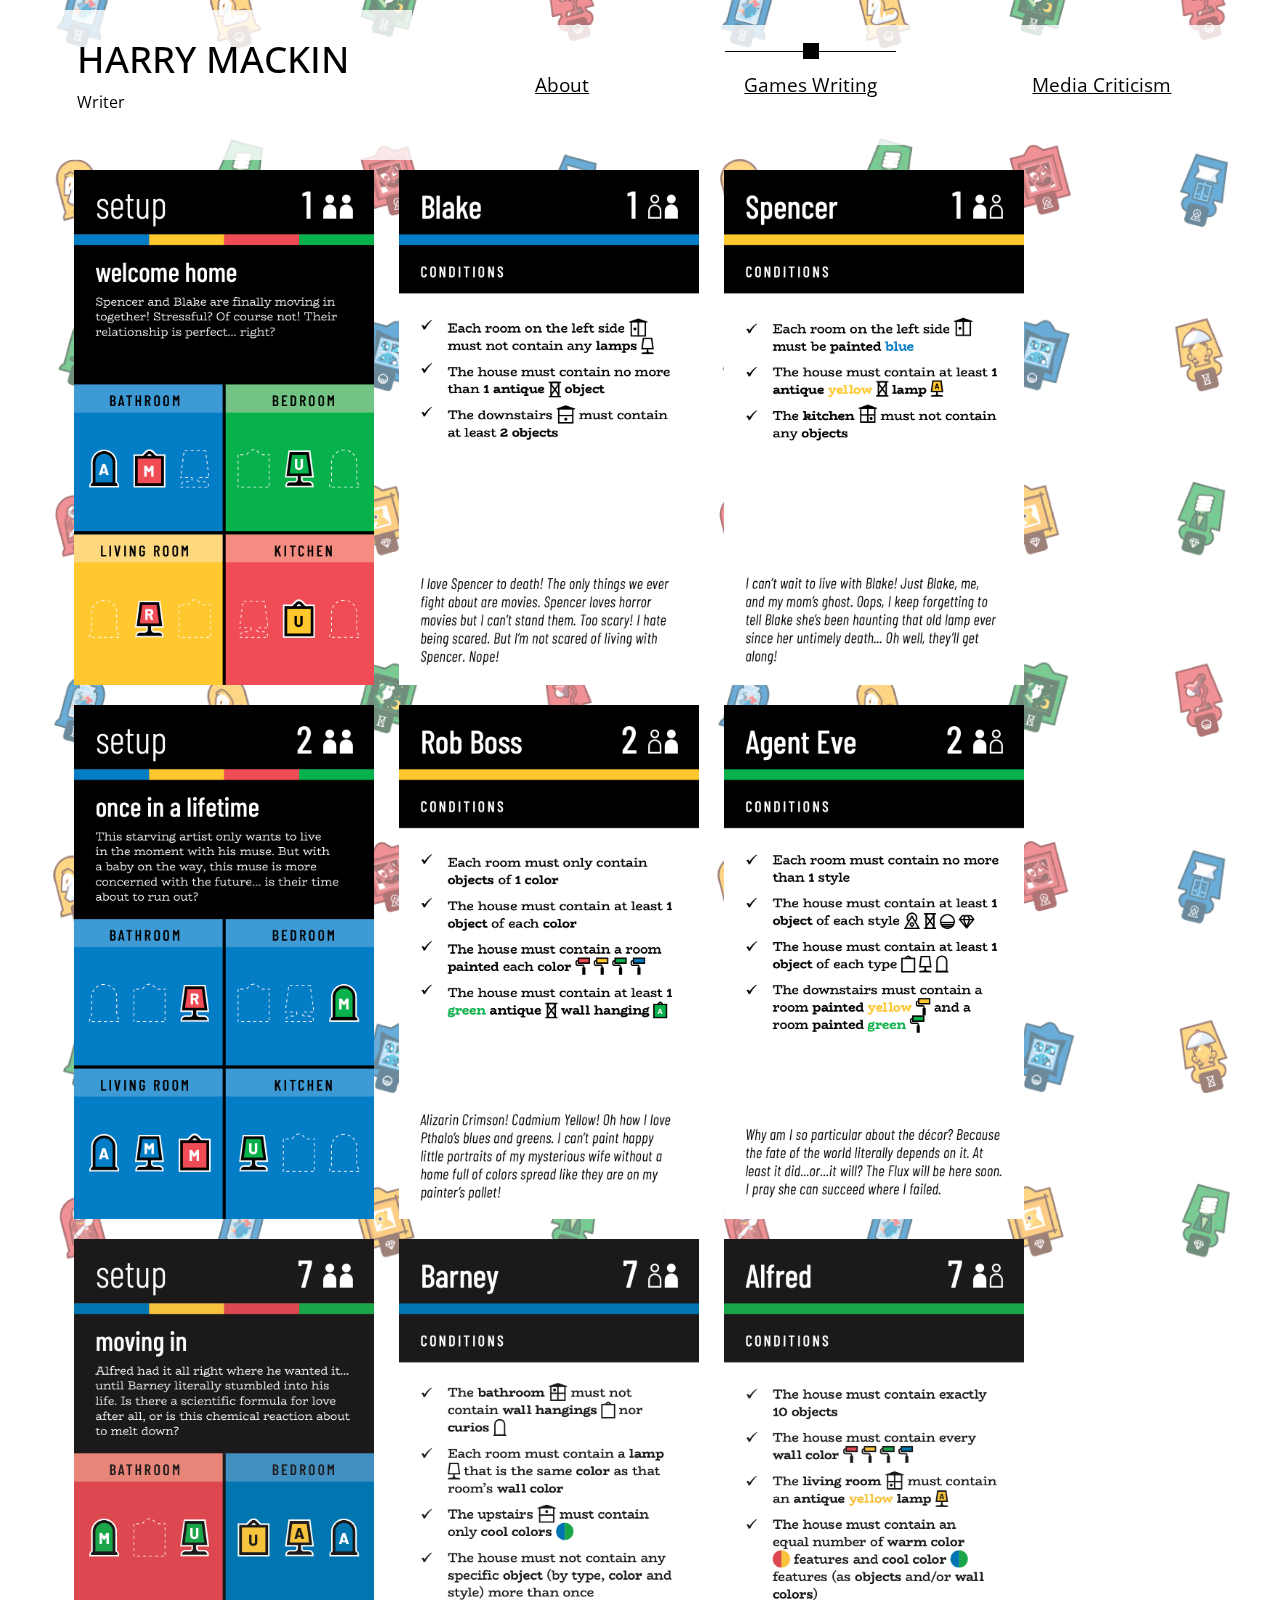
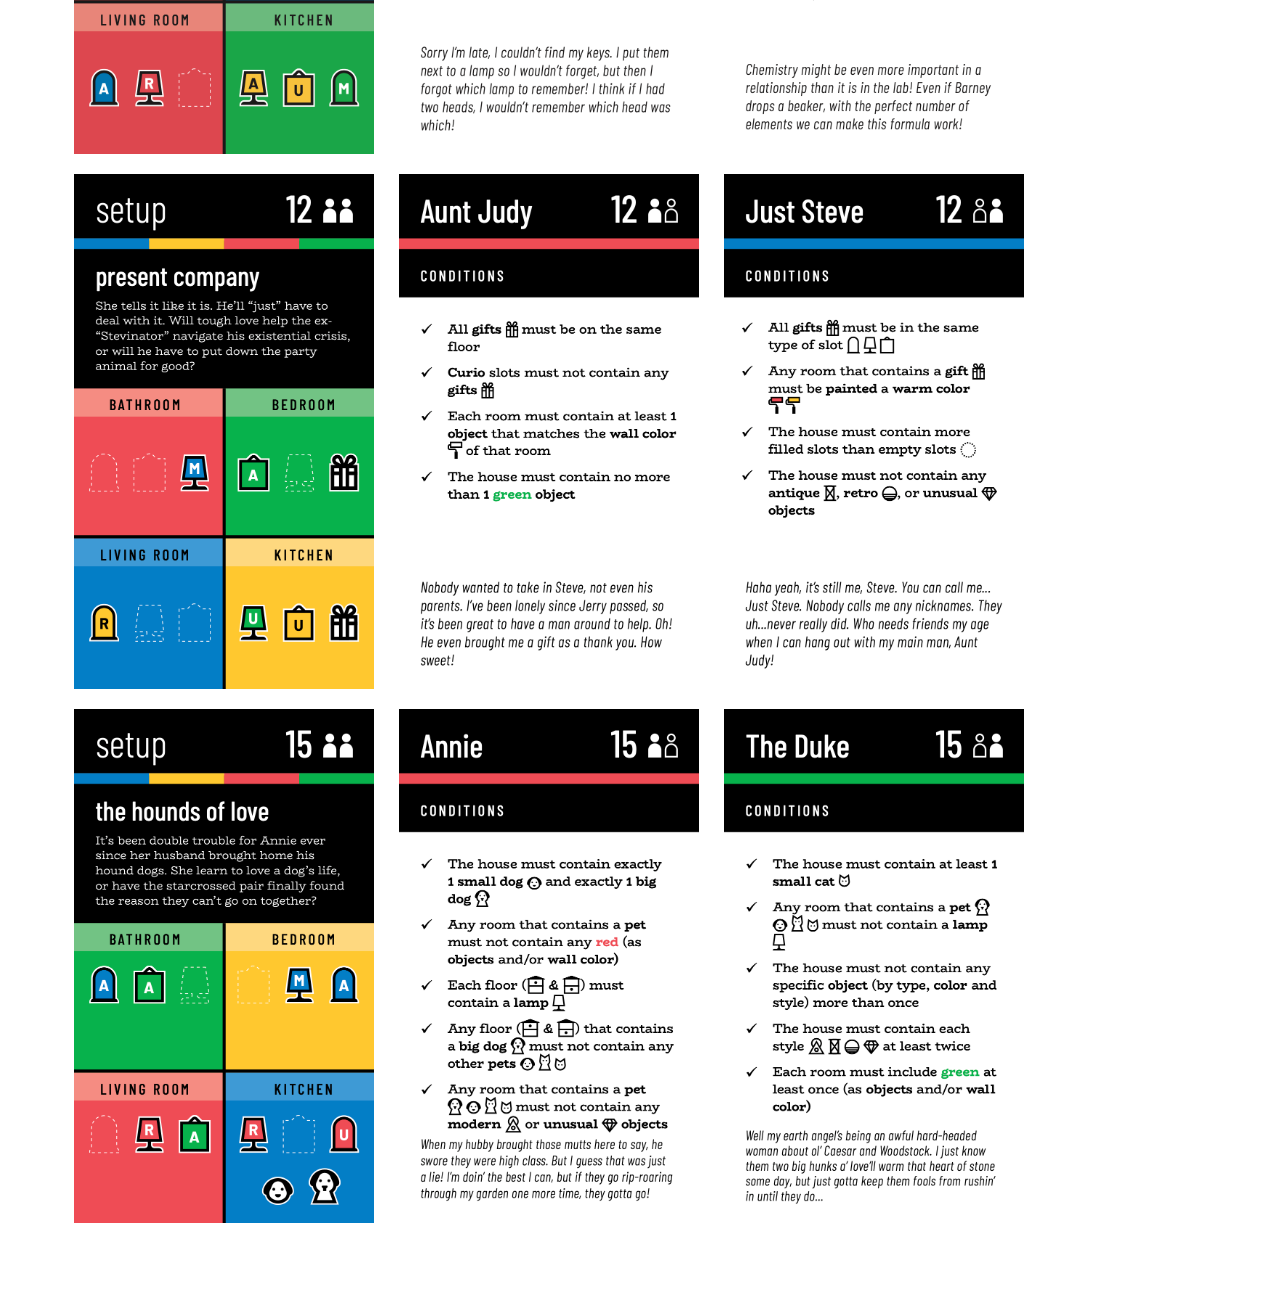
==== DecorumCards.html @ c136a3e6 "writing samples" ====
<!DOCTYPE html>
<html lang="en">
  <head>
    <link href="favicon.ico" rel="shortcut icon" type="image/x-icon" />
    <meta charset="UTF-8" />
    <meta name="viewport" content="width=device-width, initial-scale=1.0" />
    <meta http-equiv="X-UA-Compatible" content="ie=edge" />
    <title>Harry Mackin</title>

    <link rel="stylesheet" href="https://fonts.googleapis.com/css?family=Open+Sans:400,600" />
    <link rel="stylesheet" href="css/all.min.css" />
    <link rel="stylesheet" href="css/bootstrap.min.css" />
    <link rel="stylesheet" href="css/templatemo-style.css" />
<!--
Parallo Template
https://templatemo.com/tm-534-parallo
-->
  </head>
  <body>
    <div class="parallax-window" data-parallax="scroll" data-image-src="img/bg-01.png">
      <div class="container-fluid">
        <div class="row tm-brand-row">
          <div class="col-lg-4 col-11">
            <div class="tm-brand-container tm-bg-white-transparent">
              <div class="tm-brand-texts">
                <h1 class="text-uppercase tm-brand-name">Harry Mackin</h1>
                <p class="small">Writer</p>
              </div>
            </div>
          </div>
          <div class="col-lg-8 col-1">
            <div class="tm-nav">
              <nav class="navbar navbar-expand-lg navbar-light tm-bg-white-transparent tm-navbar">
                <button class="navbar-toggler" type="button"
                  data-toggle="collapse" data-target="#navbarNav"
                  aria-controls="navbarNav" aria-expanded="false" aria-label="Toggle navigation">
                  <span class="navbar-toggler-icon"></span>
                </button>
                <div class="collapse navbar-collapse" id="navbarNav">
                  <ul class="navbar-nav">
                    <li class="nav-item">
                      <div class="tm-nav-link-highlight"></div>
                      <a class="nav-link" href="index.html">About</a>
                    </li>
                    <li class="nav-item active">
                      <div class="tm-nav-link-highlight"></div>
                      <div class="tm-nav-link-highlight"></div>
                      <a class="nav-link" href="MyGames.html">Games Writing<span class="sr-only">(current)</span></a>
                    </li>
                    <li class="nav-item">
                      <a class="nav-link" href="MediaCriticism.html">Media Criticism</a>
                    </li>
                  </ul>
                </div>
              </nav>
            </div>
          </div>
        </div>
      </div>
       <!-- Call to Action -->
        <section class="row" id="tmServices">
          <div class="col-12">
                  
          <section class="gallery" id="tmAbout">
            <img src="Writing Samples/DecorumCards/1-Setup.png">
            <img src="Writing Samples/DecorumCards/1-Blake.png">
            <img src="Writing Samples/DecorumCards/1-Spencer.png">
            <img src="Writing Samples/DecorumCards/2-Setup.png">
            <img src="Writing Samples/DecorumCards/2-RobBoss.png">
            <img src="Writing Samples/DecorumCards/2-AgentEve.png">
            <img src="Writing Samples/DecorumCards/7-Setup.png">
            <img src="Writing Samples/DecorumCards/7-Barney.png">
            <img src="Writing Samples/DecorumCards/7-Alfred.png">
            <img src="Writing Samples/DecorumCards/12-Setup.png">
            <img src="Writing Samples/DecorumCards/12-AuntJudy.png">
            <img src="Writing Samples/DecorumCards/12-JustSteve.png">
            <img src="Writing Samples/DecorumCards/15-Setup.png">
            <img src="Writing Samples/DecorumCards/15-Annie.png">
            <img src="Writing Samples/DecorumCards/15-TheDuke.png">
          </section>

          </div>

    <script src="js/jquery.min.js"></script>
    <script src="js/parallax.min.js"></script>
    <script src="js/bootstrap.min.js"></script>
    <script src="slick/slick.min.js"></script>
    <script>
        $(function(){
            $('.tabgroup > div').hide();
            $('.tabgroup > div:first-of-type').show();  
            $('.tabs a').click(function(e){
              e.preventDefault();
              var $this = $(this),
                  tabgroup = '#'+$this.parents('.tabs').data('tabgroup'),
                  others = $this.closest('li').siblings().children('a'),
                  target = $this.attr('href');
              others.removeClass('active');
              $this.addClass('active');
              $(tabgroup).children('div').hide();
              $(target).show();

              // Scroll to tab content (for mobile)
              if($(window).width() < 992) {
                  $('html, body').animate({
                      scrollTop: $("#first-tab-group").offset().top
                  }, 200);    
              }              
            })

            $('.tm-carousel').slick({
                dots: true,
                  infinite: false,
                  arrows: false,
                  speed: 300,
                  slidesToShow: 3,
                  slidesToScroll: 2,
                  responsive: [
                    {
                      breakpoint: 1024,
                      settings: {
                          arrows: false,
                        slidesToShow: 2,
                        slidesToScroll: 1,
                        infinite: true,
                        dots: true
                      }
                    },
                    {
                      breakpoint: 600,
                      settings: {
                          arrows: false,
                        slidesToShow: 1,
                        slidesToScroll: 1
                      }
                    },
                    {
                      breakpoint: 480,
                      settings: {
                          arrows: false,
                        slidesToShow: 1,
                        slidesToScroll: 1
                      }
                    }
                    // You can unslick at a given breakpoint now by adding:
                    // settings: "unslick"
                    // instead of a settings object
                  ]
            });  
        });
        
    </script>
  </body>
</html>
---- css/templatemo-style.css ----
/*

Parallo Template

https://templatemo.com/tm-534-parallo

COLOR CODE
Dark Brown: #333333
Green: #006666
Light Blue: #0099CC
Blue: #039bcd
nav link color: #666768

Page 1 Image 1x1 size 400px
3 boxes spacing 60px
Logo size: 400x200
840x120

Home section width: 420

*/

html {
  scroll-behavior: smooth;
}

body {
  font-family: "Open Sans", Arial, Helvetica, sans-serif;
  font-size: 18px;
  font-weight: 400;
  color: #6b6b6b;
  overflow-x: hidden;
}

a,
button {
  transition: all 0.3s ease;
}

a:hover {
  text-decoration: none;
}

.container-fluid {
  max-width: 1310px;
}

.small,
small {
  font-size: 90%;
}

.parallax-window {
  min-height: 500px;
  background: transparent;
}

.tm-bg-white-transparent {
  background-color: rgba(255, 255, 255, 0.791);
}

.tm-brand-row {
  align-items: center;
  padding-top: 10px;
  padding-bottom: 0px;
  color: #000000;
}

.tm-brand-container {
  max-width: 400px;
  height: 150px;
  display: flex;
  align-items: center;
  justify-content: center;
  color: #000000;
}

.tm-brand-icon {
  width: 79px;
  height: 77px;
  display: flex;
  align-items: center;
  justify-content: center;
  background-color: #333436;
  color: white;
  border-radius: 50%;
  margin-right: 25px;
}

.tm-brand-name {
  font-size: 2.3rem;
  color: #000000;
}

/* Nav */
.tm-navbar {/*   padding: 19px 63px; */max-width: 840px;min-height: 120px;justify-content:;}

.tm-navbar .navbar-nav {
  width: 100%;
  display: flex;
  align-items: center;
  justify-content: space-around;
}


.navbar-expand-lg .navbar-nav .nav-link {
  padding: 19px;
}

.navbar-light .navbar-nav .nav-link,
.navbar-light .navbar-nav .active > .nav-link,
.navbar-light .navbar-nav .nav-link.active,
.navbar-light .navbar-nav .nav-link.show,
.navbar-light .navbar-nav .show > .nav-link {
  color: #000000;
}

.navbar-light .navbar-nav .nav-item.green-highlight.active > .nav-link, 
.navbar-light .navbar-nav .nav-item.green-highlight .nav-link.active, 
.navbar-light .navbar-nav .nav-item.green-highlight .nav-link.show, 
.navbar-light .navbar-nav .nav-item.green-highlight .show > .nav-link {
  color: #000000;
}

.nav-item {
  position: relative;  
}

.nav-link {
  font-size: 1.2rem;
  text-decoration:underline
}

.nav-item .tm-nav-link-highlight {
  visibility: hidden;
}

.nav-item:hover .tm-nav-link-highlight,
.nav-item.active .tm-nav-link-highlight {
  visibility: visible;
}

.nav-item .nav-link {
  border-top: 1px solid transparent;
}

.nav-item.active .nav-link,
.nav-item:hover .nav-link {
  border-top-color: #000000;
}

.tm-nav-link-highlight {
  width: 16px;
  height: 16px;
  background-color: #000000;
  position: absolute;
  top: -8px;
  left: calc(50% - 8px);
}

.nav-item.active.green-highlight .nav-link,
.nav-item.green-highlight:hover .nav-link {
  border-top-color: #006868;
}

.nav-item.active.green-highlight
.tm-nav-link-highlight {
  background-color: #006868;
}

/* Home */
#tmHome {
  padding-top: 30px;
  padding-bottom: 68px;
}

.tm-home-left {
  max-width: 420px;
  width: 100%;
  margin-right: 185px;
}

.tm-home-container {
  display: flex;
  align-items: center;
  justify-content: center;
}

.tm-slogan {
  font-size: 1.4rem;
  margin-bottom: 30px;
}

.tm-home-hr {
  border-top-color: white;
  margin-bottom: 30px;
}

.tm-home-title {
  font-size: 3.5rem;
  margin-bottom: 40px;
}

.tm-home-text {
  margin-bottom: 47px;
}

.btn {
  border-radius: 0;
  padding: 13px 40px;
  font-size: 1.3rem;
}

.btn-primary {
  background-color: white;
  border: 0;  
  color: #000000;
}

.btn-primary:hover,
.btn-primary:focus,
.btn-primary:active,
.btn-primary:not(:disabled):not(.disabled).active, 
.btn-primary:not(:disabled):not(.disabled):active, 
.show>.btn-primary.dropdown-toggle {
  background-color: #000000;
  outline: none;
  border: none;
}

/* Features section */
#tmFeatures {
  padding-top: 68px;
  padding-bottom: 60px;
  max-width: 1260px;
  margin-left: auto;
  margin-right: auto;
}

.tm-feature-box {
  max-width: 360px;
  min-height: 300px;
  border-radius: 10px;
  text-align: center;
  padding: 40px 50px;
  margin-left: auto;
  margin-right: auto;
}

.tm-feature-name {
  color: black;
  margin-bottom: 50px;
}

.tm-feature-icon-container {
  width: 110px;
  height: 110px;
  border: 1px solid #3E3F40;
  border-radius: 50%;  
  display: flex;
  align-items: center;
  justify-content: center; 
  margin-left: auto;
  margin-right: auto;
  margin-bottom: 60px;
}

/* Call to Action section */
#tmCallToAction {
  padding-top: 20px;
  padding-bottom: 20px;
}

.tm-bg-white {
  background-color: white;
}

.tm-call-to-action-col {
  display: flex;
  align-items: center;
  max-width: 1230px;
  margin-left: auto;
  margin-right: auto;
  flex-direction:;
}

.tm-call-to-action-image {
  margin-right: 20px;
  height: auto;
  height: auto;
}

.tm-profile-image {
  margin-right: 20px;
  height: auto;
  width: 400px;
}

.gallery img{
  margin: 10px;
  height: auto;
  width: 300px;
}

.tm-call-to-action-text {
  padding: 50px 60px;
  min-height: 400px;
  width: calc(100% - 400px);
}

.tm-call-to-action-title {
  margin-bottom: 45px;
}

.tm-call-to-action-description {
  margin-bottom: 55px;
  font-size: 1.1rem;
  color: #000000;
}

p {
  line-height: 1.7;
}

.tm-call-to-action-form {
  display: flex;
}

.tm-email-input {
  padding: 15px;
  margin: 0;
  width: 355px;
  margin-right: 20px;
}

.btn-secondary {
  background-color: #0299CC;
  border: none;
  padding: 10px 50px;
}

.btn-secondary:hover {
  background-color: #0fb7f0;
}

.btn-tertiary {
  background-color: #006868;
  color: white;
  padding: 10px 60px;
}

.btn-tertiary:hover {
  background-color: #099f9f;
  color: white;
}

.tm-copyright-text {
  font-size: 1rem;
  padding-top: 50px;
  padding-bottom: 45px;
}

.tm-copyright-link {
  color: white;
}

.tm-copyright-link:hover {
  color: #0fb7f0;
}

/* About Page */
#tmAbout {
  padding-bottom: 80px;
  padding-left: 5%;
  padding-right: 5%;
}

.tm-about-page-title {
  font-size: 2.5rem;
  margin-top: 72px;
  margin-bottom: 40px;
}

.tm-about-box {
  padding: 10px 10px;
  margin-top: 10px;
  margin-bottom: 10px;
  margin-left: 10px;
  margin-right: 10px;
}

.tm-about-title-hr {
  border-top-color: black;
  max-width: 450px;
  margin-bottom:;
}

.tm-bg-black-transparent {
  background-color: rgba(15, 29, 32, 0.89);
  color: white;
}

.tm-about-header {
  padding-bottom: 80px;
}

.tm-about-number-container {
  width: 83px;
  height: 83px;
  font-size: 2.2rem;
  border: 1px solid white;
  display: flex;
  align-items: center;
  justify-content: center;
  margin-bottom: 20px;
}

.tm-about-name {
  margin-top: 30px;
  margin-bottom: 30px;
  text-transform: none;
}

.tm-about-description {
  margin-bottom: 30px;
  line-height: 1.8;
}

.tm-app-header {
  max-width: 644px;
  margin-left: auto;
  margin-right: auto;  
  margin-bottom: 60px;
}

#tmAppFeatures {
  padding-top: 80px;
  padding-bottom: 24px;
}

.tm-app-feature-header {
  font-size: 2.8rem;
}

.tm-app-feature-box {
  display: flex;
  align-items: center;
  padding: 50px 40px; 
  margin-bottom: 40px; 
}

.tm-app-feature-icon {
  margin-right: 30px;
  border-radius: 50%;
  border: 1px solid;
  width:  120px;
  height: 120px;
  display: flex;
  align-items: center;
  justify-content: center;
}

.tm-btn-app-feature {
  margin-bottom: 35px;
}

.tm-app-feature-description-box {
  color: #000000;
}

.tm-app-feature-title {
  font-size: 2rem;
}

/* Services */
.tm-services-parallax-header {
  min-height: 700px;
  display: flex;
  align-items: center; 
  margin-top: 42px;
  margin-bottom: 22px;
}

.tm-services-header {
  position: relative;
  z-index: 102;
  width: 100%;
  padding: 85px 15px 37px 15px;
}

.tm-services-page-title {
  font-size: 2.8rem;  
  padding-bottom: 37px;
}

.tm-services-detail-box {
  padding: 30px 30px;
  margin-top: 22px;
  margin-bottom: 41px;
  margin-left: 50px;
  margin-right: 50px;
}

#tmServices .tabs {
  list-style: none;
  padding: 0;
  margin: 0;
}

.tm-tabs-container {
  display: flex;
  padding-top: 40px;
  padding-bottom: 135px;
}

.tm-tab-links {
  margin-right: 40px;
  width: 380px;
}

.tm-tab-contents {
  width: calc(100% - 420px);

}

#tmServices .tabs li {
  margin-bottom: 36px;
  padding-left: 80px;
  padding-right: 80px;
}

#tmServices .tabs li:last-child {
  margin-bottom: 0;
}

#tmServices .tabs a {
  display: flex;
  align-items: center;  
  text-align: left;
  text-decoration: none;
  text-transform: uppercase;
  letter-spacing: 0.5px;
  background-color: rgba(15, 29, 32, 0.77);
  border: 1px solid rgba(15, 29, 32, 0.77);
  color: white;
  font-size: 20px;
  font-weight: 700;
  padding: 20px 30px;
  transition: all 0.3s;  
}

#tmServices .tabs .icon-wrap {
  width: 75px;
  height: 75px;
  border: 1px solid white;
  border-radius: 50%;  
  display: flex;
  align-items: center;
  justify-content: center;
  margin-right: 30px;
}

#tmServices .tabs .active,
#tmServices .tabs a:hover {
    border-color: white;
    color: #fff!important;
}

#first-tab-group > div {
  background-color: rgba(15, 29, 32, 0.77);
  color: white;
  padding: 45px 60px;
  min-height: 423px;
}

.tm-service-tab-title,
.tm-service-tab-p {
  margin-bottom: 40px;
}

/* Testimonials */
.tm-testimonials-section {
  padding-top: 45px;
  padding-bottom: 90px;  
  margin-left: -35px;
  margin-right: -35px;
}

.tm-testimonials-header {
  padding: 55px 15px 50px;
}

.tm-testimonials-page-title {
  padding-bottom: 0;
  margin-bottom: 20px;
  text-decoration:underline
}

.tm-testimonials-parallax-header {
  min-height: 400px;
  margin-bottom: 45px;
}

.tm-person-img-container {
  margin-bottom: 63px;
}

.tm-testimonial-box {
  padding: 10px 10px 10px;  
  margin-left: 10px;
  margin-right: 10px;
}

.slick-dots {
  bottom: -88px;;
}

.slick-dots li,
.slick-dots li button {
  width: 30px;
  height: 30px;
}

.slick-dots li {  
  margin: 8px;
}

.slick-dots li button {
  font-family: "Font Awesome 5 Free";
  font-size: 1.6em;
  font-weight: 900;
}

.slick-dots li button:before {
  font-family: inherit;
  font-size: inherit;  
  content: "\f45c";
  opacity: 0.5;
}

.slick-dots li.slick-active button:before {
  opacity: 0.85;
}


#tmCallToAction.tm-testimonials-cta {
  padding-bottom: 50px;
}

/* Contact page */
.tm-contact-form {
  height: 100%;
  padding: 67px 115px 67px 70px;  
  margin-right: 5px;
}

.tm-contact-text {
  padding: 20px 20px 20px 20px;  
  margin-left: 5px;
}

.tm-contact-col-left {  
  margin-bottom: 0;
}

.form-group {
  margin-bottom: 50px;
}

.form-control {
  background-color: transparent;
  color: white;
  padding: 25px 20px;
}

.form-control:focus {
  background-color: transparent;
  color: white;
}

.form-control::placeholder { /* Chrome, Firefox, Opera, Safari 10.1+ */
  color: white;
  opacity: 1; /* Firefox */
}

.form-control:-ms-input-placeholder { /* Internet Explorer 10-11 */
  color: white;
}

.form-control::-ms-input-placeholder { /* Microsoft Edge */
  color: white;
}

.tm-contact-row {
  padding-top: 20px;
  padding-bottom: 20px;
}

/* Media Queries */
@media (max-width: 1149px) {
  .tm-call-to-action-text {
    width: calc(100% - 420px);
  }
}

@media (max-width: 1145px) {
  .tm-email-input {
    margin-right: 0;
    margin-bottom: 20px;
    width: 100%;
  }

  .tm-call-to-action-form {
    flex-direction: column;
  }
}

@media (max-width: 991px) {
  .tm-nav {
    position: relative;
  }

  #navbarNav {
        position: absolute;
    top: 80px;
    background-color: rgba(255, 255, 255, 0.9);
    z-index: 1001;
  }

 .tm-navbar {
   background-color: transparent;
   justify-content: flex-end;
 }

 .navbar-toggler {
   background-color: rgba(255,255,255,0.8);
 }

 .tm-home-left {
   margin-right: 50px;
 }

 .tm-feature-box {
   margin-bottom: 20px;
   max-width: 600px;   
 }

 .navbar-expand-lg .navbar-nav .nav-link {
   padding: 14px 19px;
 }

 .tm-about-box,
 .tm-app-feature-box {
   margin-left: 50;
   margin-right: 50;
   max-width: 400px;
 }

 .tm-tabs-container {
   flex-direction: column;
 }

 .tm-tab-links {
   margin-right: 0;
   margin-bottom: 40px;   
 }

 .tm-tab-links,
 .tm-tab-contents {
    margin-left: auto;
    margin-right: auto;
    max-width: 800px;
    width: 100%;
 }

 .tm-contact-col-left {
   margin-bottom: 40px;   
 }


  .tm-contact-form {
    margin-right: 0;
  }
  
 .tm-contact-text {
   margin-left: 0;
 }
 
}

@media (max-width: 849px) {
  .tm-call-to-action-col {
    flex-direction: column;
  }

  .tm-call-to-action-image {
    margin-right: 0;
    margin-bottom: 30px;
  }

  .tm-call-to-action-text {
    width: 100%;
    max-width: 600px;
  }
}

@media (max-width: 767px) {
  .tm-home-container {
    flex-direction: column;
  }

  .tm-home-left {
    margin-bottom: 50px;
    margin-right: 0;
  }
}

@media (max-width: 479px) {
  .tm-app-feature-box {
    flex-direction: column;
  }

  .tm-app-feature-icon {
    margin-right: 0;
    margin-bottom: 30px;
  }

  .slick-dots {
    width: 300px;
    left: 0;
    right: 0;
    margin-left: auto;
    margin-right: auto;
    bottom: -80px;        
  }

  .slick-dots li {
    margin: 8px;
  }

  .tm-contact-form {
    padding: 45px;
  }

  .tm-contact-text {
    padding: 60px;
  }
}
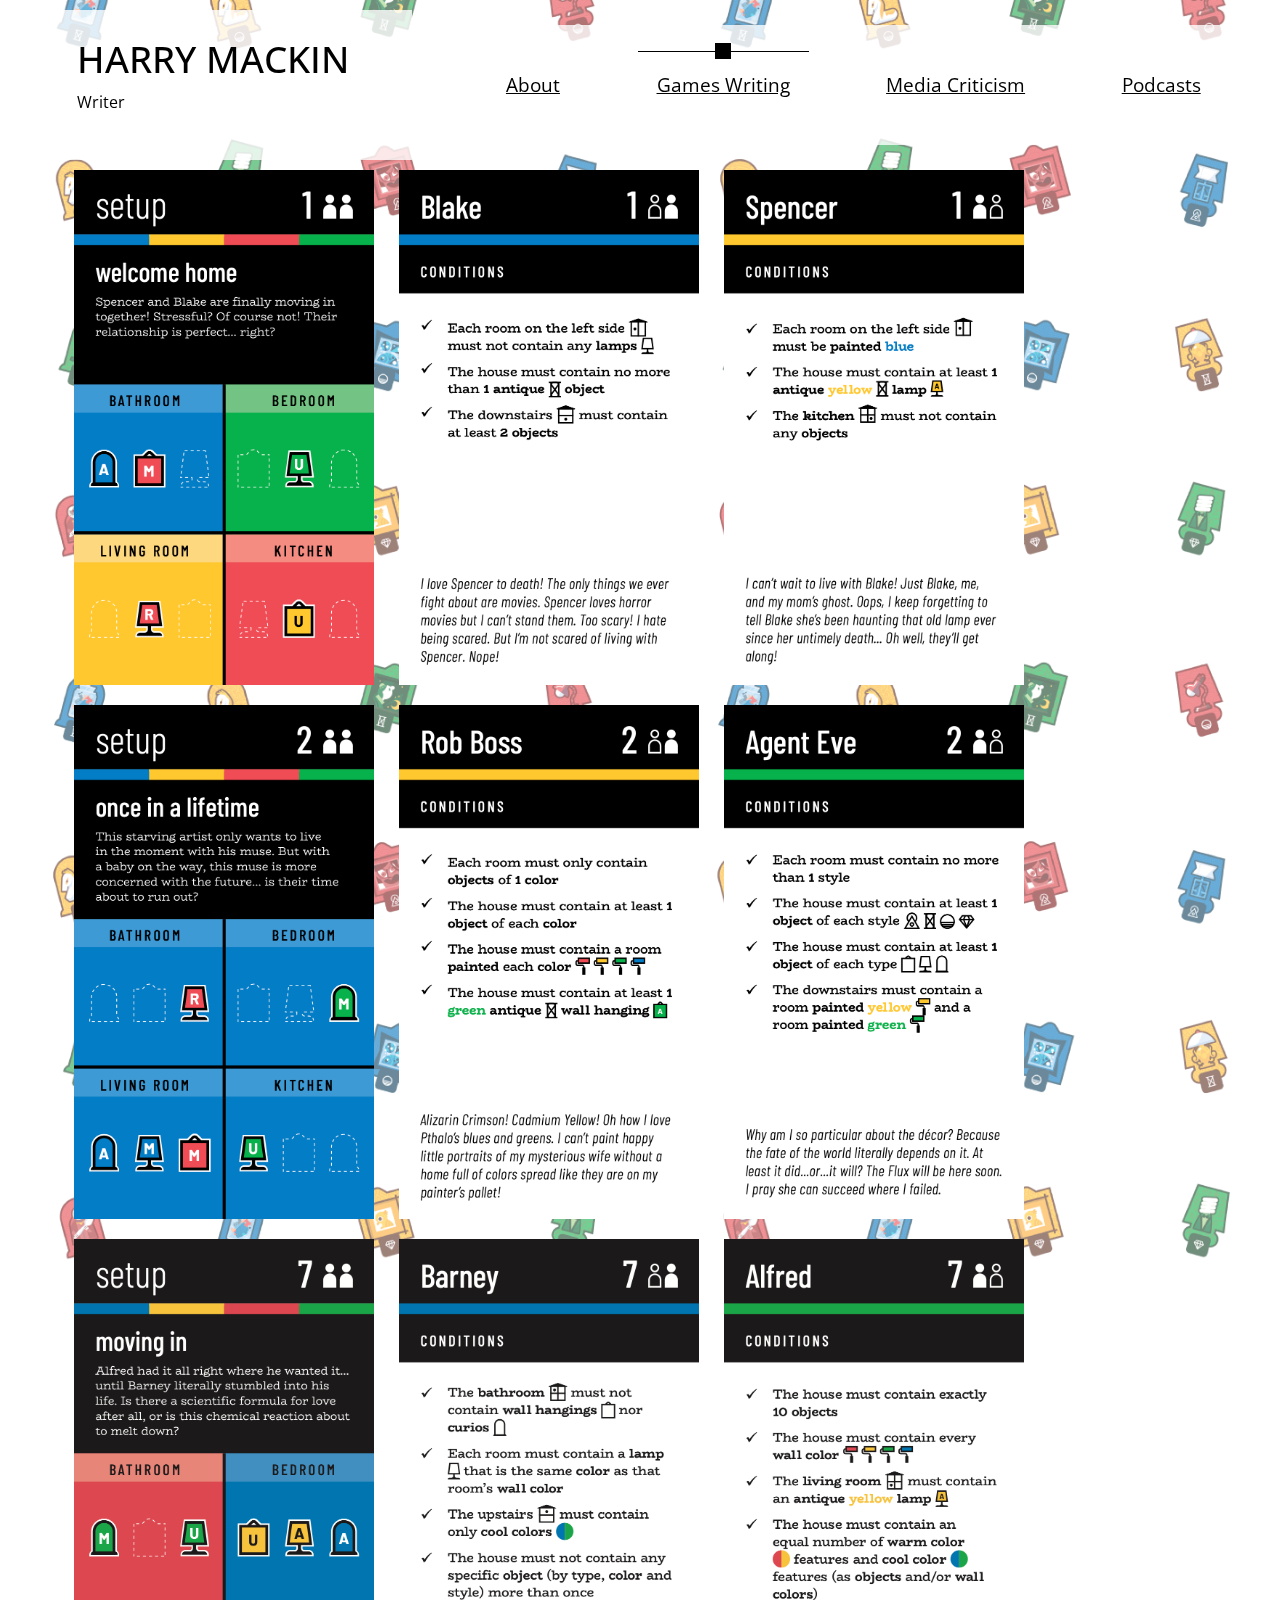
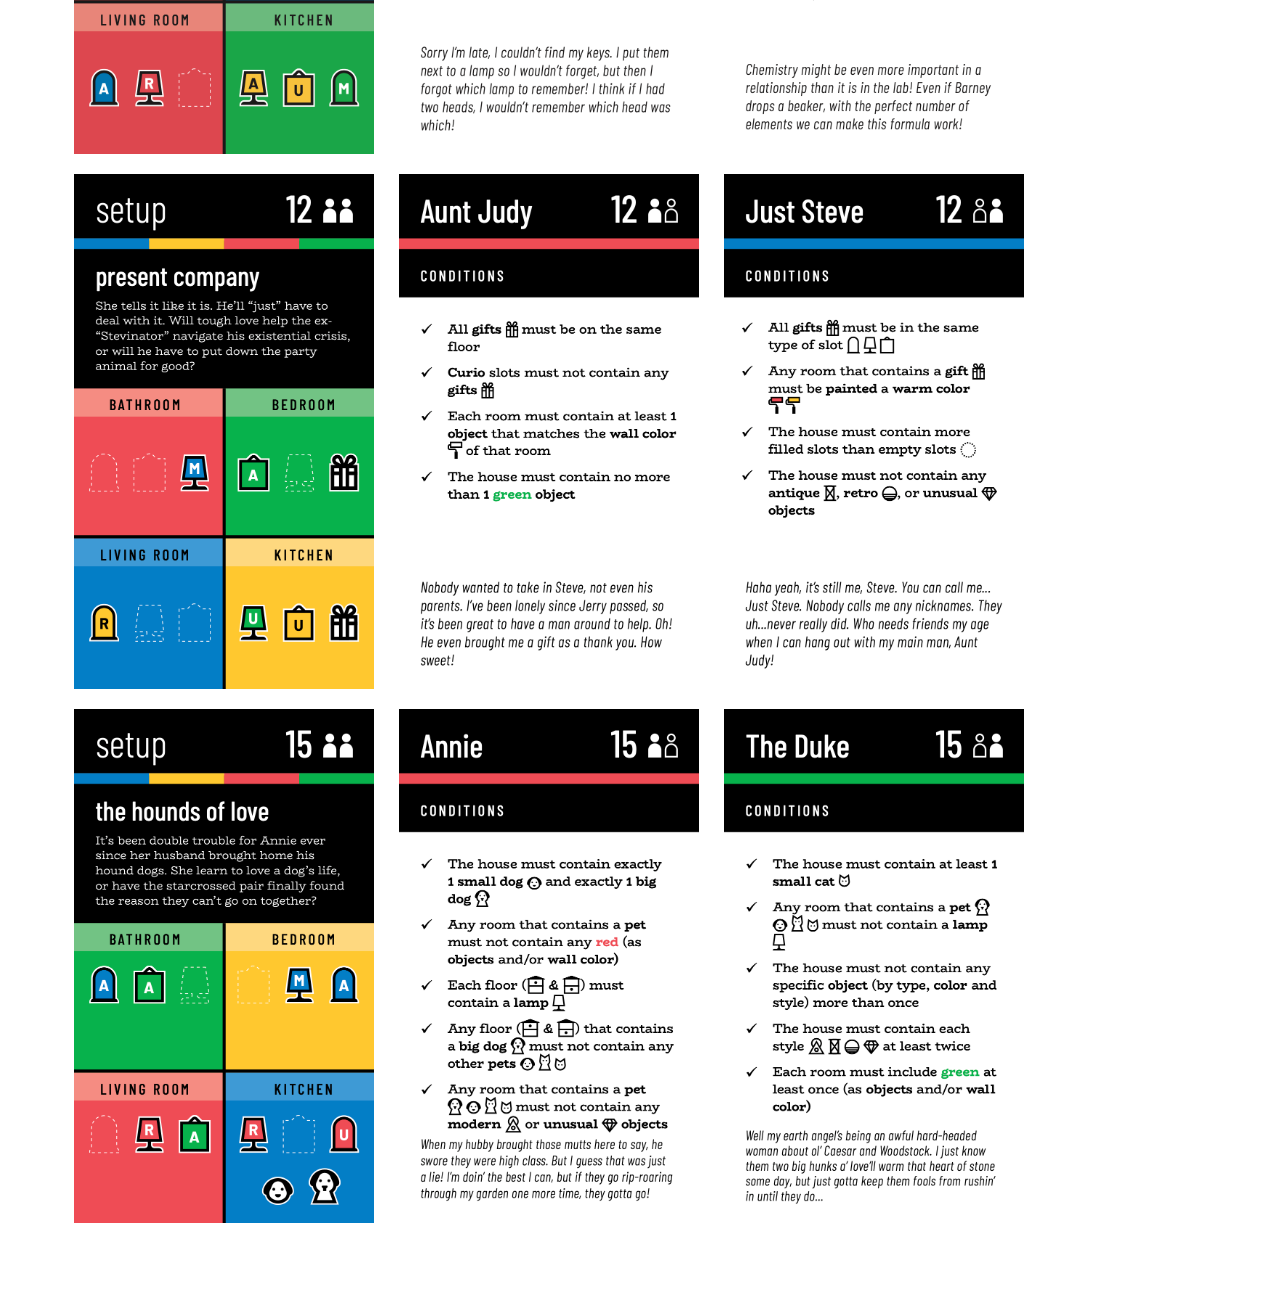
==== commit 8a8683d8: "Adding Analytics tags" ====
--- a/DecorumCards.html
+++ b/DecorumCards.html
@@ -16,6 +16,17 @@
 https://templatemo.com/tm-534-parallo
 -->
   </head>
+
+  <!-- Google tag (gtag.js) -->
+<script async src="https://www.googletagmanager.com/gtag/js?id=G-CL1NQDXTBW"></script>
+<script>
+  window.dataLayer = window.dataLayer || [];
+  function gtag(){dataLayer.push(arguments);}
+  gtag('js', new Date());
+
+  gtag('config', 'G-CL1NQDXTBW');
+</script>
+
   <body>
     <div class="parallax-window" data-parallax="scroll" data-image-src="img/bg-01.png">
       <div class="container-fluid">
@@ -44,11 +55,15 @@
                     </li>
                     <li class="nav-item active">
                       <div class="tm-nav-link-highlight"></div>
-                      <div class="tm-nav-link-highlight"></div>
-                      <a class="nav-link" href="MyGames.html">Games Writing<span class="sr-only">(current)</span></a>
+                      <a class="nav-link" href="GamesWriting.html">Games Writing<span class="sr-only">(current)</span></a>
                     </li>
                     <li class="nav-item">
+                      <div class="tm-nav-link-highlight"></div>
                       <a class="nav-link" href="MediaCriticism.html">Media Criticism</a>
+                    </li>
+                    <li class="nav-item">
+                      <div class="tm-nav-link-highlight"></div>
+                      <a class="nav-link" href="Podcasts.html">Podcasts</a>
                     </li>
                   </ul>
                 </div>
--- a/css/templatemo-style.css
+++ b/css/templatemo-style.css
@@ -290,6 +290,11 @@
   height: auto;
 }
 
+.podcast-image {
+  margin: 20px;
+  max-width: 400px;
+}
+
 .tm-profile-image {
   margin-right: 20px;
   height: auto;
@@ -791,11 +796,11 @@
 @media (max-width: 849px) {
   .tm-call-to-action-col {
     flex-direction: column;
+    margin: 15px;
   }
 
   .tm-call-to-action-image {
-    margin-right: 0;
-    margin-bottom: 30px;
+    margin: 30px;
   }
 
   .tm-call-to-action-text {
